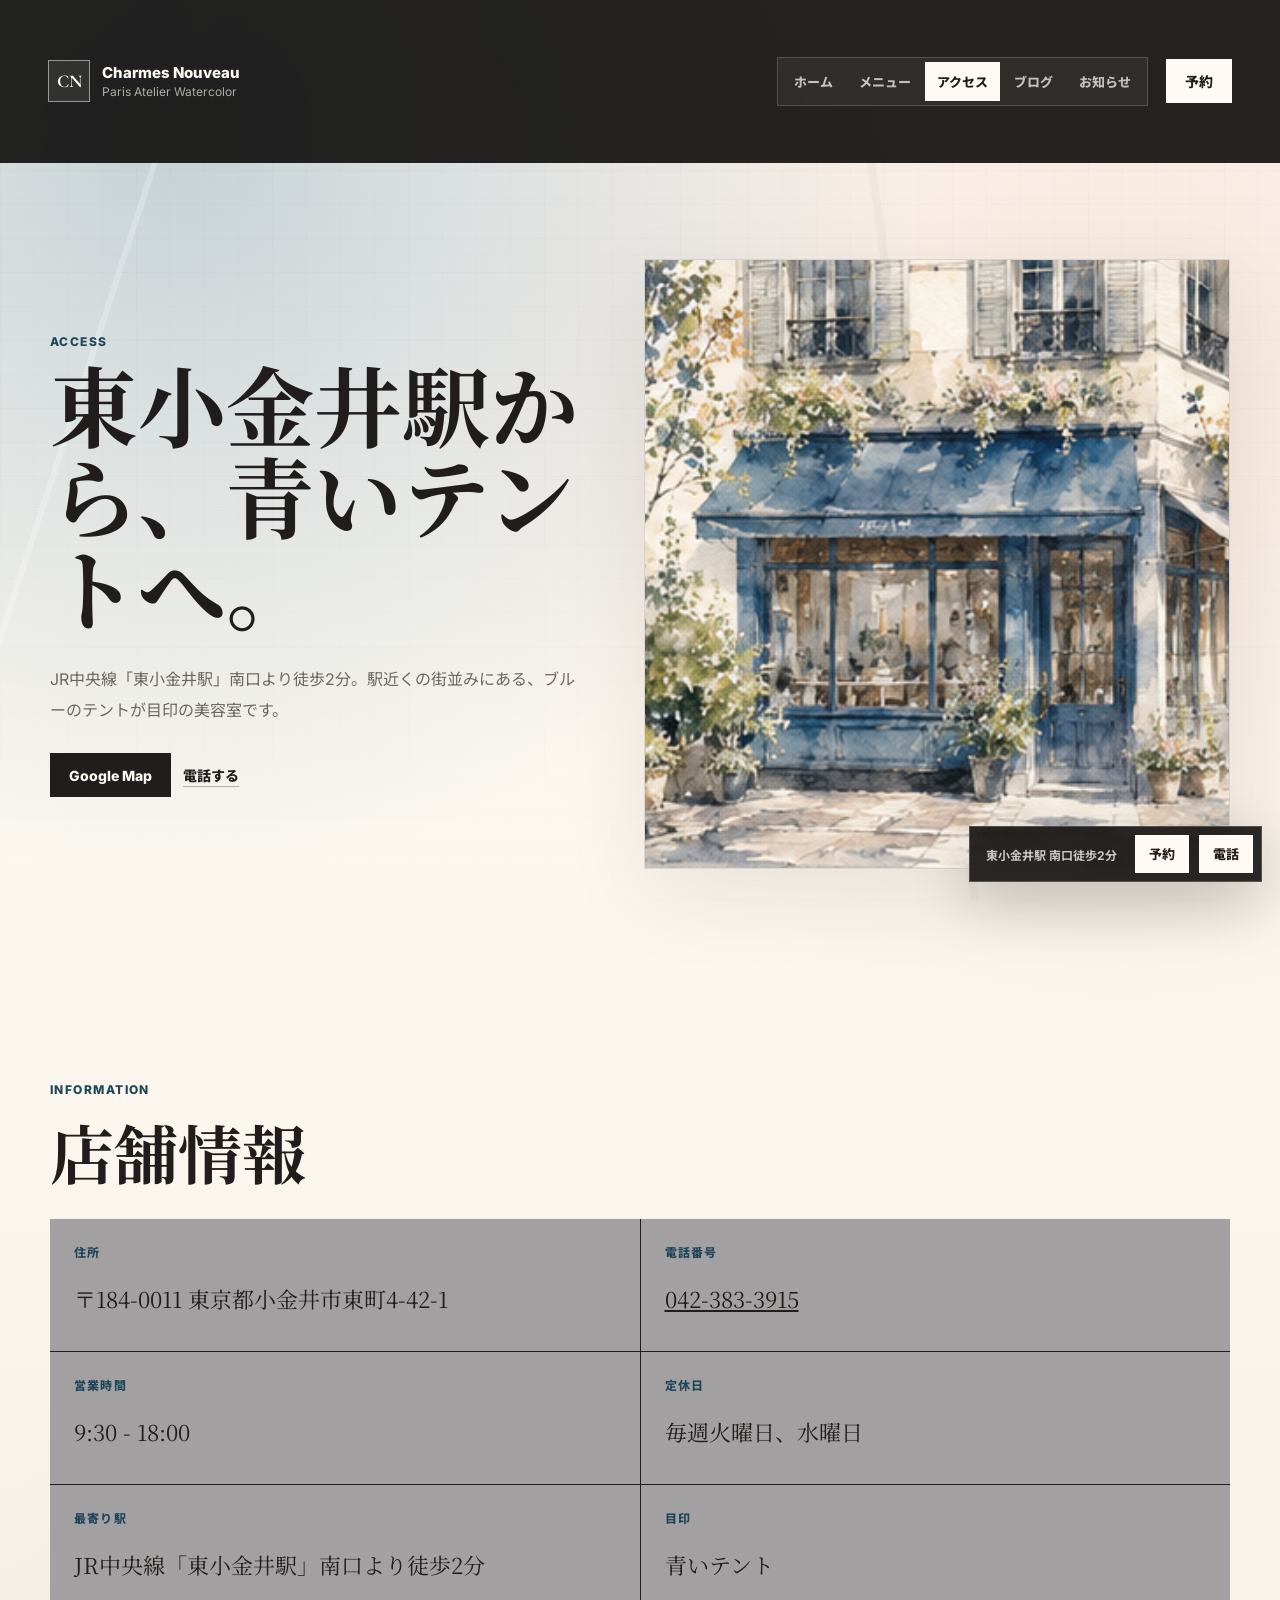
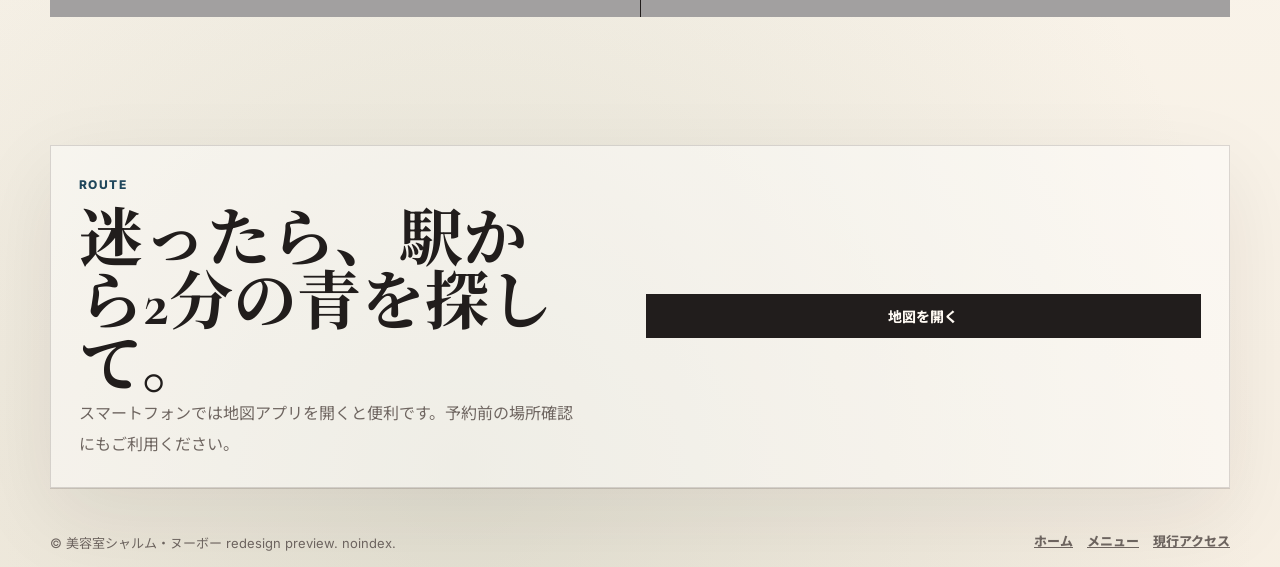
==== access/index.html @ 40ef2d8a "Expand Paris Atelier watercolor site" ====
<!doctype html>
<html lang="ja">
  <head>
    <meta charset="utf-8">
    <meta name="viewport" content="width=device-width, initial-scale=1">
    <meta name="robots" content="noindex, nofollow">
    <meta name="description" content="美容室シャルム・ヌーボーへのアクセス。JR中央線 東小金井駅南口より徒歩2分、青いテントが目印です。">
    <title>アクセス | 美容室シャルム・ヌーボー</title>
    <link rel="preconnect" href="https://fonts.googleapis.com">
    <link rel="preconnect" href="https://fonts.gstatic.com" crossorigin>
    <link href="https://fonts.googleapis.com/css2?family=Cormorant+Garamond:wght@500;600;700&amp;family=Inter:wght@400;600;700;800&amp;family=Noto+Sans+JP:wght@400;500;700&amp;family=Noto+Serif+JP:wght@500;700&amp;display=swap" rel="stylesheet">
    <link rel="stylesheet" href="../src/styles.css">
  </head>
  <body data-page="access">
    <a class="skip-link" href="#main">本文へ移動</a>
    <header class="site-header">
      <a class="brand-mark" href="../" aria-label="美容室シャルム・ヌーボー ホーム">
        <span class="brand-sigil">CN</span>
        <span class="brand-copy"><span class="brand-name">Charmes Nouveau</span><span class="brand-note">Paris Atelier Watercolor</span></span>
      </a>
      <nav class="site-nav" aria-label="主要ナビゲーション">
        <a href="../">ホーム</a>
        <a href="../menu/">メニュー</a>
        <a href="./" aria-current="page">アクセス</a>
        <a href="../blog/">ブログ</a>
        <a href="../news/">お知らせ</a>
      </nav>
      <a class="reserve-pill" href="https://beauty.hotpepper.jp/CSP/bt/reserve/?storeId=H000743704" target="_blank" rel="noopener noreferrer">予約</a>
    </header>

    <main id="main">
      <section class="page-hero access-hero">
        <div class="page-hero-copy reveal">
          <p class="eyebrow">Access</p>
          <h1>東小金井駅から、青いテントへ。</h1>
          <p>JR中央線「東小金井駅」南口より徒歩2分。駅近くの街並みにある、ブルーのテントが目印の美容室です。</p>
          <div class="hero-actions">
            <a class="primary-action" href="https://www.google.com/maps/search/?api=1&amp;query=%E6%9D%B1%E4%BA%AC%E9%83%BD%E5%B0%8F%E9%87%91%E4%BA%95%E5%B8%82%E6%9D%B1%E7%94%BA4-42-1" target="_blank" rel="noopener noreferrer">Google Map</a>
            <a class="text-action" href="tel:0423833915">電話する</a>
          </div>
        </div>
        <figure class="page-hero-media reveal delay-1">
          <img class="atlas-img crop-facade" src="../src/assets/generated/salon-facade.png" alt="青いテントを連想させる美容室の水彩写真風ビジュアル">
        </figure>
      </section>

      <section class="section access-section" aria-labelledby="access-title">
        <div class="section-heading reveal">
          <p class="eyebrow">Information</p>
          <h2 id="access-title">店舗情報</h2>
        </div>
        <dl class="access-list reveal">
          <div><dt>住所</dt><dd>〒184-0011 東京都小金井市東町4-42-1</dd></div>
          <div><dt>電話番号</dt><dd><a href="tel:0423833915">042-383-3915</a></dd></div>
          <div><dt>営業時間</dt><dd>9:30 - 18:00</dd></div>
          <div><dt>定休日</dt><dd>毎週火曜日、水曜日</dd></div>
          <div><dt>最寄り駅</dt><dd>JR中央線「東小金井駅」南口より徒歩2分</dd></div>
          <div><dt>目印</dt><dd>青いテント</dd></div>
        </dl>
      </section>

      <section class="section map-panel reveal" aria-label="地図リンク">
        <div>
          <p class="eyebrow">Route</p>
          <h2>迷ったら、駅から2分の青を探して。</h2>
          <p>スマートフォンでは地図アプリを開くと便利です。予約前の場所確認にもご利用ください。</p>
        </div>
        <a class="primary-action" href="https://www.google.com/maps/search/?api=1&amp;query=%E6%9D%B1%E4%BA%AC%E9%83%BD%E5%B0%8F%E9%87%91%E4%BA%95%E5%B8%82%E6%9D%B1%E7%94%BA4-42-1" target="_blank" rel="noopener noreferrer">地図を開く</a>
      </section>
    </main>

    <footer class="site-footer">
      <p>© 美容室シャルム・ヌーボー redesign preview. noindex.</p>
      <nav aria-label="フッターナビゲーション"><a href="../">ホーム</a><a href="../menu/">メニュー</a><a href="https://charmes-nouveau.chu.jp/access/" target="_blank" rel="noopener noreferrer">現行アクセス</a></nav>
    </footer>
    <div class="sticky-cta" aria-label="予約とアクセス"><span>東小金井駅 南口徒歩2分</span><a href="https://beauty.hotpepper.jp/CSP/bt/reserve/?storeId=H000743704" target="_blank" rel="noopener noreferrer">予約</a><a href="tel:0423833915">電話</a></div>
    <script src="../src/main.js"></script>
  </body>
</html>
---- src/styles.css ----
:root {
  color-scheme: light;
  --paper: #fbf7ef;
  --paper-2: #f2eadf;
  --paper-3: #fffdf8;
  --ink: #211d1c;
  --muted: #6f6661;
  --line: rgba(45, 35, 31, 0.16);
  --blue: #628aa4;
  --blue-deep: #1f465b;
  --blush: #d8a494;
  --sage: #8c9b83;
  --gold: #c89c61;
  --wash-a: rgba(98, 138, 164, 0.36);
  --wash-b: rgba(216, 164, 148, 0.22);
  --wash-c: rgba(140, 155, 131, 0.2);
  --scroll-progress: 0;
  --header-h: 78px;
  --max: 1180px;
  --radius: 8px;
}

* {
  box-sizing: border-box;
}

html {
  scroll-behavior: smooth;
}

body {
  min-width: 320px;
  margin: 0;
  overflow-x: hidden;
  background:
    radial-gradient(circle at calc(14% + var(--scroll-progress) * 20%) 6%, var(--wash-a), transparent 31%),
    radial-gradient(circle at 88% calc(16% + var(--scroll-progress) * 28%), var(--wash-b), transparent 33%),
    radial-gradient(circle at 36% 92%, var(--wash-c), transparent 36%),
    linear-gradient(180deg, #fffaf3 0%, var(--paper) 44%, #f6eee2 100%);
  color: var(--ink);
  font-family: Inter, "Noto Sans JP", system-ui, sans-serif;
  letter-spacing: 0;
}

body::before,
body::after {
  position: fixed;
  inset: 0;
  z-index: -2;
  content: "";
  pointer-events: none;
}

body::before {
  background:
    linear-gradient(108deg, transparent 0 13%, rgba(255, 255, 255, 0.58) 13% 13.4%, transparent 13.4%),
    linear-gradient(82deg, transparent 0 69%, rgba(31, 70, 91, 0.08) 69% 69.6%, transparent 69.6%),
    repeating-linear-gradient(0deg, rgba(86, 69, 56, 0.028) 0 1px, transparent 1px 28px);
  opacity: calc(0.42 + var(--scroll-progress) * 0.22);
}

body::after {
  z-index: -3;
  background-image:
    linear-gradient(rgba(72, 54, 43, 0.035) 1px, transparent 1px),
    linear-gradient(90deg, rgba(72, 54, 43, 0.026) 1px, transparent 1px);
  background-size: 34px 34px;
  mask-image: linear-gradient(180deg, rgba(0, 0, 0, 0.72), rgba(0, 0, 0, 0.12));
}

a {
  color: inherit;
}

img {
  display: block;
  max-width: 100%;
}

button,
a {
  -webkit-tap-highlight-color: transparent;
}

:focus-visible {
  outline: 3px solid var(--blue);
  outline-offset: 4px;
}

.skip-link {
  position: fixed;
  top: 12px;
  left: 12px;
  z-index: 100;
  transform: translateY(-160%);
  padding: 10px 14px;
  border: 1px solid var(--ink);
  background: #fff;
  color: var(--ink);
  font-weight: 800;
  text-decoration: none;
}

.skip-link:focus {
  transform: translateY(0);
}

.site-header {
  position: sticky;
  top: 0;
  z-index: 40;
  display: grid;
  grid-template-columns: minmax(182px, 1fr) auto auto;
  align-items: center;
  gap: 18px;
  min-height: var(--header-h);
  padding: 10px clamp(16px, 4vw, 48px);
  border-bottom: 1px solid var(--line);
  background: rgba(14, 13, 12, 0.9);
  color: #fffaf3;
  backdrop-filter: blur(18px);
}

.brand-mark {
  display: inline-flex;
  align-items: center;
  min-width: 0;
  gap: 12px;
  text-decoration: none;
}

.brand-sigil {
  display: grid;
  flex: 0 0 42px;
  width: 42px;
  height: 42px;
  place-items: center;
  border: 1px solid rgba(255, 250, 243, 0.5);
  background: rgba(255, 255, 255, 0.08);
  font-family: "Cormorant Garamond", serif;
  font-size: 18px;
  font-weight: 700;
}

.brand-copy {
  display: grid;
  min-width: 0;
  gap: 2px;
}

.brand-name,
.brand-note {
  overflow: hidden;
  text-overflow: ellipsis;
  white-space: nowrap;
}

.brand-name {
  font-size: 15px;
  font-weight: 800;
}

.brand-note {
  color: rgba(255, 250, 243, 0.64);
  font-size: 12px;
}

.site-nav {
  display: inline-flex;
  align-items: center;
  gap: 2px;
  padding: 4px;
  border: 1px solid rgba(255, 250, 243, 0.18);
  background: rgba(255, 255, 255, 0.05);
}

.site-nav a {
  min-height: 38px;
  padding: 10px 12px;
  color: rgba(255, 250, 243, 0.72);
  font-size: 13px;
  font-weight: 800;
  text-decoration: none;
}

.site-nav a[aria-current="page"] {
  background: #fffaf3;
  color: var(--ink);
}

.reserve-pill,
.primary-action,
.text-action {
  display: inline-flex;
  align-items: center;
  justify-content: center;
  min-height: 44px;
  text-decoration: none;
}

.reserve-pill,
.primary-action {
  padding: 0 18px;
  border: 1px solid var(--ink);
  background: var(--ink);
  color: #fffaf3;
  font-size: 14px;
  font-weight: 800;
}

.site-header .reserve-pill {
  border-color: #fffaf3;
  background: #fffaf3;
  color: var(--ink);
}

.text-action {
  color: var(--ink);
  font-size: 14px;
  font-weight: 800;
  text-decoration: underline;
  text-decoration-color: rgba(39, 33, 31, 0.32);
  text-underline-offset: 5px;
}

.hero,
.page-hero,
.section,
.louvre-strip,
.site-footer {
  width: min(var(--max), calc(100% - 32px));
  margin-right: auto;
  margin-left: auto;
}

.hero {
  display: grid;
  grid-template-columns: minmax(0, 0.92fr) minmax(360px, 1.08fr);
  gap: clamp(26px, 5vw, 78px);
  align-items: center;
  min-height: calc(100svh - var(--header-h));
  padding: clamp(48px, 8vw, 108px) 0 82px;
}

.hero-copy,
.page-hero-copy,
.section-copy {
  position: relative;
  z-index: 1;
}

.eyebrow,
.section-kicker {
  margin: 0 0 14px;
  color: var(--blue-deep);
  font-size: 12px;
  font-weight: 800;
  letter-spacing: 0.12em;
  text-transform: uppercase;
}

h1,
h2,
h3,
p {
  overflow-wrap: anywhere;
}

h1,
h2 {
  margin: 0;
  font-family: "Cormorant Garamond", "Noto Serif JP", serif;
  font-weight: 700;
  line-height: 0.98;
}

h1 {
  max-width: 900px;
  font-size: clamp(48px, 7.2vw, 92px);
  line-height: 1.04;
}

h2 {
  font-size: clamp(34px, 5vw, 72px);
}

h3 {
  margin: 0;
  font-family: "Noto Serif JP", serif;
  font-size: 20px;
  line-height: 1.45;
}

p {
  margin: 0;
  color: var(--muted);
  font-size: 16px;
  line-height: 1.9;
}

.hero-copy > p:not(.eyebrow),
.page-hero-copy > p:not(.eyebrow),
.section-copy p {
  max-width: 650px;
  margin-top: 22px;
}

.hero-actions {
  display: flex;
  flex-wrap: wrap;
  gap: 12px;
  margin-top: 28px;
}

.hero-media,
.page-hero-media,
.image-card,
.exhibit-card,
.news-card,
.archive-card,
.timeline-card,
.strip-card,
.note-panel,
.map-panel {
  border: 1px solid var(--line);
  background: rgba(255, 255, 255, 0.46);
  box-shadow: 0 28px 80px rgba(40, 31, 25, 0.08);
}

.hero-media,
.page-hero-media,
.image-card {
  position: relative;
  overflow: hidden;
}

.hero-media {
  min-height: min(70svh, 690px);
  margin: 0;
  aspect-ratio: 5 / 6;
}

.hero-media figcaption {
  position: absolute;
  right: 16px;
  bottom: 14px;
  left: 16px;
  padding: 10px 12px;
  background: rgba(20, 18, 17, 0.7);
  color: rgba(255, 250, 243, 0.78);
  font-size: 12px;
  line-height: 1.5;
}

.atlas-img {
  width: 100%;
  height: 100%;
  object-fit: cover;
  transform: scale(1.01);
}

.hero-media > .atlas-img,
.page-hero-media > .atlas-img,
.image-card > .atlas-img {
  position: absolute;
  inset: 0;
}

.crop-consultation,
.crop-cut,
.crop-portrait,
.crop-conversation,
.crop-interior,
.crop-facade,
.crop-tools {
  object-position: center;
}

.louvre-strip {
  position: relative;
  z-index: 3;
  display: grid;
  grid-template-columns: repeat(3, minmax(0, 1fr));
  gap: 1px;
  margin-top: -42px;
  background: var(--ink);
}

.strip-card {
  min-height: 116px;
  padding: 22px;
  color: var(--ink);
  text-decoration: none;
}

.strip-card span,
.news-card span,
.archive-card span,
.timeline-card span,
.exhibit-card p {
  display: block;
  margin-bottom: 10px;
  color: var(--blue-deep);
  font-size: 12px;
  font-weight: 800;
  letter-spacing: 0.08em;
  text-transform: uppercase;
}

.strip-card b {
  font-family: "Noto Serif JP", serif;
  font-size: 20px;
  line-height: 1.45;
}

.section {
  padding: clamp(68px, 10vw, 132px) 0;
}

.two-column,
.page-hero,
.map-panel {
  display: grid;
  grid-template-columns: minmax(0, 0.95fr) minmax(320px, 1.05fr);
  gap: clamp(28px, 5vw, 74px);
  align-items: center;
}

.gallery-pair {
  display: grid;
  grid-template-columns: 1fr 0.72fr;
  gap: 16px;
  align-items: end;
}

.image-card {
  margin: 0;
}

.image-card.tall {
  aspect-ratio: 3 / 4;
}

.image-card.small {
  aspect-ratio: 4 / 5;
  transform: translateY(34px);
}

.section-heading {
  display: grid;
  gap: 12px;
  max-width: 860px;
  margin-bottom: 28px;
}

.exhibit-grid {
  display: grid;
  grid-template-columns: repeat(3, minmax(0, 1fr));
  gap: 18px;
}

.exhibit-grid.compact {
  grid-template-columns: repeat(2, minmax(0, 1fr));
}

.exhibit-card {
  overflow: hidden;
}

.exhibit-card img {
  width: 100%;
  height: auto;
  aspect-ratio: 4 / 5;
  object-fit: cover;
}

.exhibit-card div {
  padding: 18px;
}

.split-band {
  padding-top: 80px;
  border-top: 1px solid var(--line);
}

.cards-rail,
.archive-grid {
  display: grid;
  grid-template-columns: repeat(3, minmax(0, 1fr));
  gap: 16px;
}

.news-card,
.archive-card,
.timeline-card {
  display: grid;
  min-height: 230px;
  align-content: start;
  gap: 12px;
  padding: 24px;
  color: var(--ink);
  text-decoration: none;
}

.news-card:hover,
.archive-card:hover,
.timeline-card:hover,
.strip-card:hover {
  background: rgba(255, 255, 255, 0.76);
}

.page-hero {
  min-height: 68svh;
  padding: clamp(50px, 8vw, 96px) 0 clamp(44px, 8vw, 82px);
}

.page-hero h1 {
  font-size: clamp(46px, 7vw, 88px);
}

.page-hero-media {
  min-height: clamp(340px, 50vw, 610px);
  margin: 0;
}

.menu-table {
  display: grid;
  grid-template-columns: repeat(2, minmax(0, 1fr));
  border-top: 1px solid var(--ink);
}

.menu-table div {
  display: flex;
  justify-content: space-between;
  gap: 20px;
  padding: 20px 0;
  border-bottom: 1px solid var(--line);
}

.menu-table div:nth-child(odd) {
  padding-right: 26px;
}

.menu-table div:nth-child(even) {
  padding-left: 26px;
}

.menu-table span {
  color: var(--muted);
  line-height: 1.7;
}

.menu-table b {
  flex: 0 0 auto;
  font-family: "Cormorant Garamond", "Noto Serif JP", serif;
  font-size: 24px;
}

.note-panel {
  display: grid;
  gap: 8px;
  margin-top: 28px;
  padding: 22px;
}

.access-list {
  display: grid;
  grid-template-columns: repeat(2, minmax(0, 1fr));
  gap: 1px;
  margin: 0;
  background: var(--ink);
}

.access-list div {
  display: grid;
  gap: 10px;
  min-height: 132px;
  padding: 24px;
  background: rgba(255, 255, 255, 0.58);
}

.access-list dt {
  color: var(--blue-deep);
  font-size: 12px;
  font-weight: 800;
  letter-spacing: 0.1em;
  text-transform: uppercase;
}

.access-list dd {
  margin: 0;
  font-family: "Noto Serif JP", serif;
  font-size: 22px;
  line-height: 1.5;
}

.map-panel {
  padding: 28px;
}

.archive-grid {
  grid-template-columns: repeat(2, minmax(0, 1fr));
}

.timeline-list {
  display: grid;
  gap: 12px;
}

.timeline-card {
  min-height: 0;
  grid-template-columns: 160px minmax(0, 0.7fr) minmax(0, 1fr);
  align-items: start;
}

.timeline-card span {
  margin: 4px 0 0;
}

.site-footer {
  display: flex;
  justify-content: space-between;
  gap: 18px;
  padding: 42px 0 96px;
  border-top: 1px solid var(--line);
}

.site-footer p {
  font-size: 13px;
}

.site-footer nav {
  display: flex;
  flex-wrap: wrap;
  gap: 14px;
}

.site-footer a {
  color: var(--muted);
  font-size: 13px;
  font-weight: 800;
}

.sticky-cta {
  position: fixed;
  right: 18px;
  bottom: 18px;
  z-index: 50;
  display: flex;
  align-items: center;
  gap: 10px;
  max-width: calc(100% - 36px);
  padding: 8px;
  border: 1px solid rgba(255, 250, 243, 0.2);
  background: rgba(14, 13, 12, 0.88);
  color: #fffaf3;
  box-shadow: 0 18px 60px rgba(20, 16, 14, 0.22);
  backdrop-filter: blur(16px);
}

.sticky-cta span {
  padding: 0 8px;
  color: rgba(255, 250, 243, 0.76);
  font-size: 12px;
  font-weight: 700;
}

.sticky-cta a {
  min-height: 38px;
  padding: 9px 14px;
  background: #fffaf3;
  color: var(--ink);
  font-size: 13px;
  font-weight: 800;
  text-decoration: none;
}

.reveal {
  opacity: 1;
  transform: none;
}

body.js-enabled .reveal {
  opacity: 0;
  transform: translateY(22px);
  transition:
    opacity 720ms ease,
    transform 720ms ease;
}

body.js-enabled .reveal.is-visible {
  opacity: 1;
  transform: translateY(0);
}

.delay-1 { transition-delay: 90ms; }
.delay-2 { transition-delay: 170ms; }

@media (max-width: 980px) {
  .site-header {
    grid-template-columns: 1fr auto;
  }

  .site-nav {
    grid-column: 1 / -1;
    justify-self: stretch;
    overflow-x: auto;
  }

  .site-nav a {
    flex: 1 0 auto;
    text-align: center;
  }

  .hero,
  .page-hero,
  .two-column,
  .map-panel {
    grid-template-columns: 1fr;
  }

  .hero {
    min-height: auto;
  }

  .hero-media,
  .page-hero-media {
    min-height: 430px;
  }

  .louvre-strip,
  .cards-rail,
  .exhibit-grid,
  .archive-grid,
  .access-list {
    grid-template-columns: 1fr;
  }

  .timeline-card {
    grid-template-columns: 1fr;
  }

  .menu-table {
    grid-template-columns: 1fr;
  }

  .menu-table div:nth-child(odd),
  .menu-table div:nth-child(even) {
    padding-right: 0;
    padding-left: 0;
  }
}

@media (max-width: 620px) {
  :root {
    --header-h: 126px;
  }

  .site-header {
    gap: 10px;
    padding: 10px 12px;
  }

  .brand-sigil {
    width: 36px;
    height: 36px;
    flex-basis: 36px;
  }

  .brand-name {
    font-size: 13px;
  }

  .brand-note,
  .sticky-cta span {
    display: none;
  }

  .reserve-pill {
    padding: 0 14px;
  }

  .site-nav {
    gap: 1px;
    padding: 3px;
  }

  .site-nav a {
    min-height: 34px;
    padding: 8px 10px;
    font-size: 12px;
  }

  .hero,
  .page-hero,
  .section,
  .louvre-strip,
  .site-footer {
    width: min(100% - 24px, var(--max));
  }

  .hero {
    padding-top: 40px;
  }

  h1 {
    font-size: clamp(42px, 15vw, 72px);
  }

  h2,
  .page-hero h1 {
    font-size: clamp(34px, 12vw, 58px);
  }

  p {
    font-size: 15px;
    line-height: 1.8;
  }

  .hero-media,
  .page-hero-media {
    min-height: 340px;
  }

  .gallery-pair {
    grid-template-columns: 1fr;
  }

  .image-card.small {
    transform: none;
  }

  .menu-table div {
    align-items: flex-start;
    gap: 14px;
  }

  .menu-table b {
    font-size: 20px;
  }

  .access-list dd {
    font-size: 18px;
  }

  .site-footer {
    display: grid;
    padding-bottom: 90px;
  }

  .sticky-cta {
    right: 12px;
    bottom: 12px;
  }
}

@media (prefers-reduced-motion: reduce) {
  html {
    scroll-behavior: auto;
  }

  body.js-enabled .reveal {
    opacity: 1;
    transform: none;
    transition: none;
  }
}
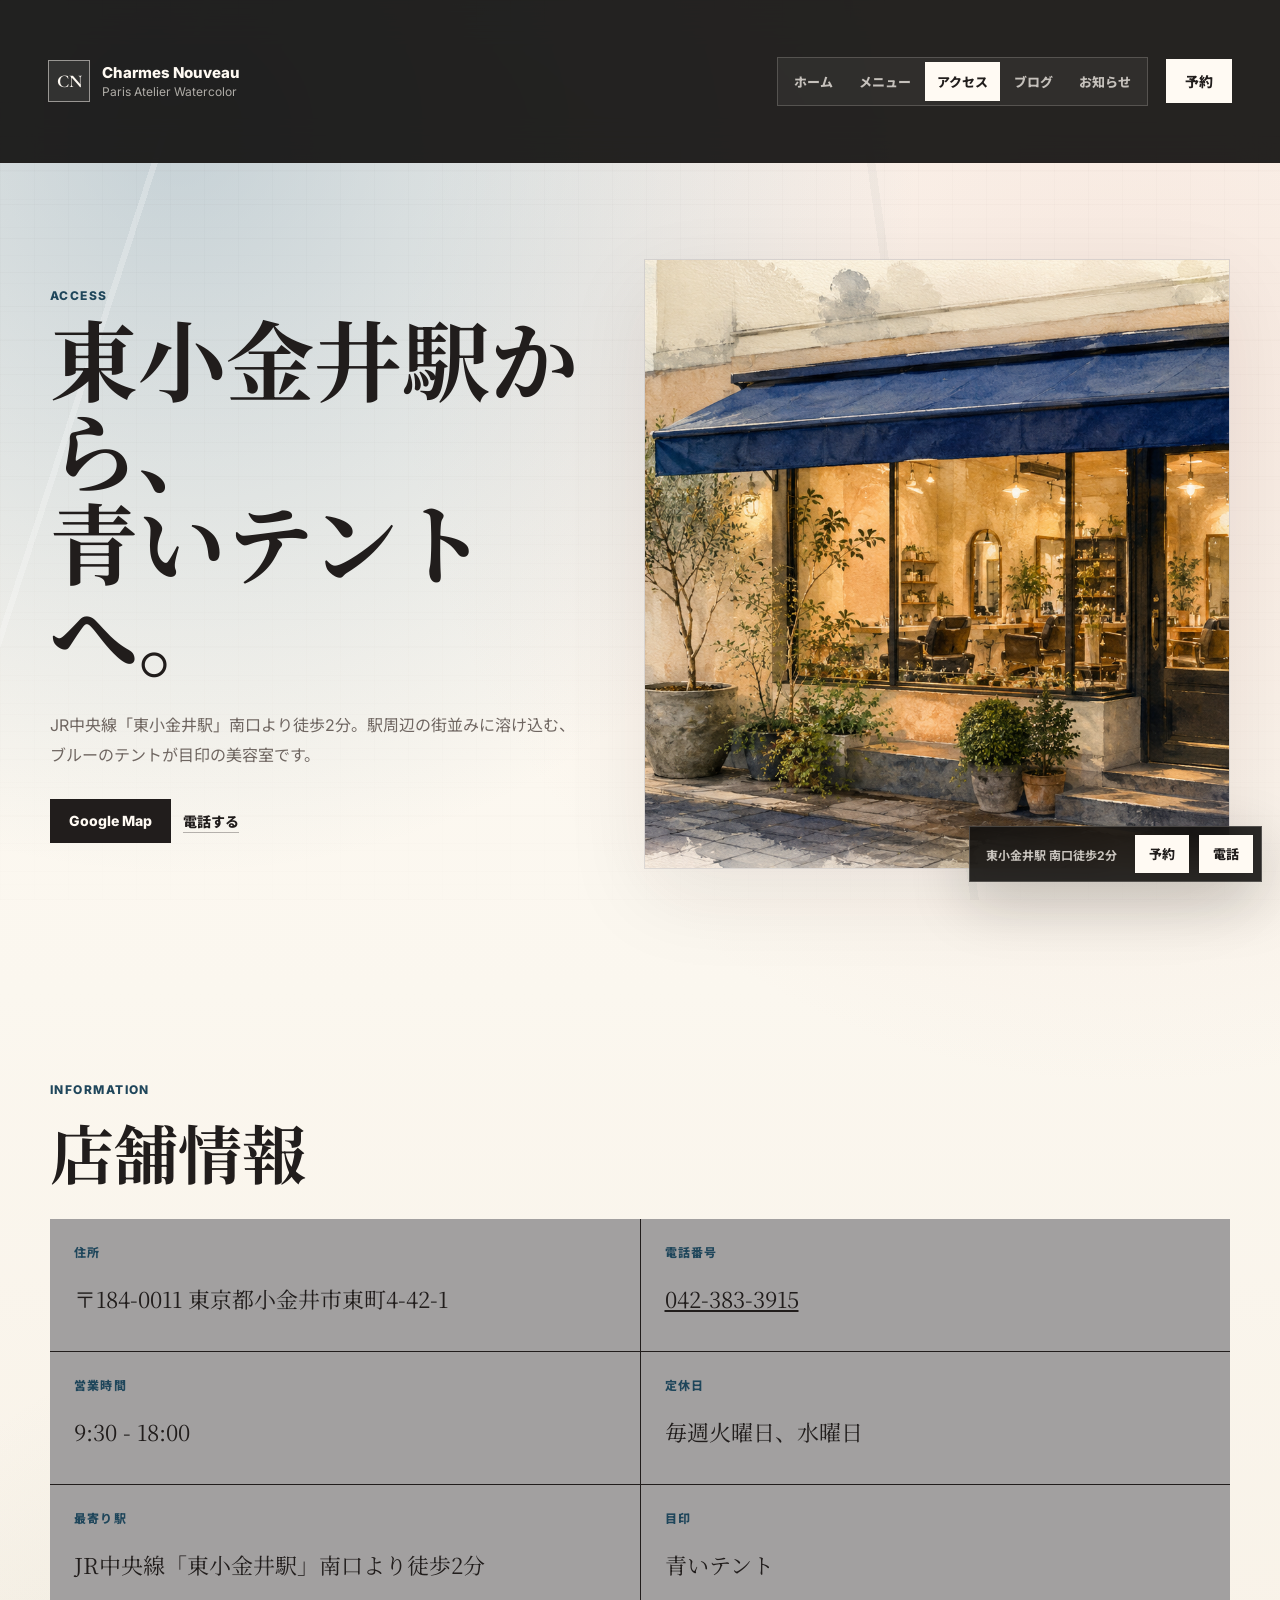
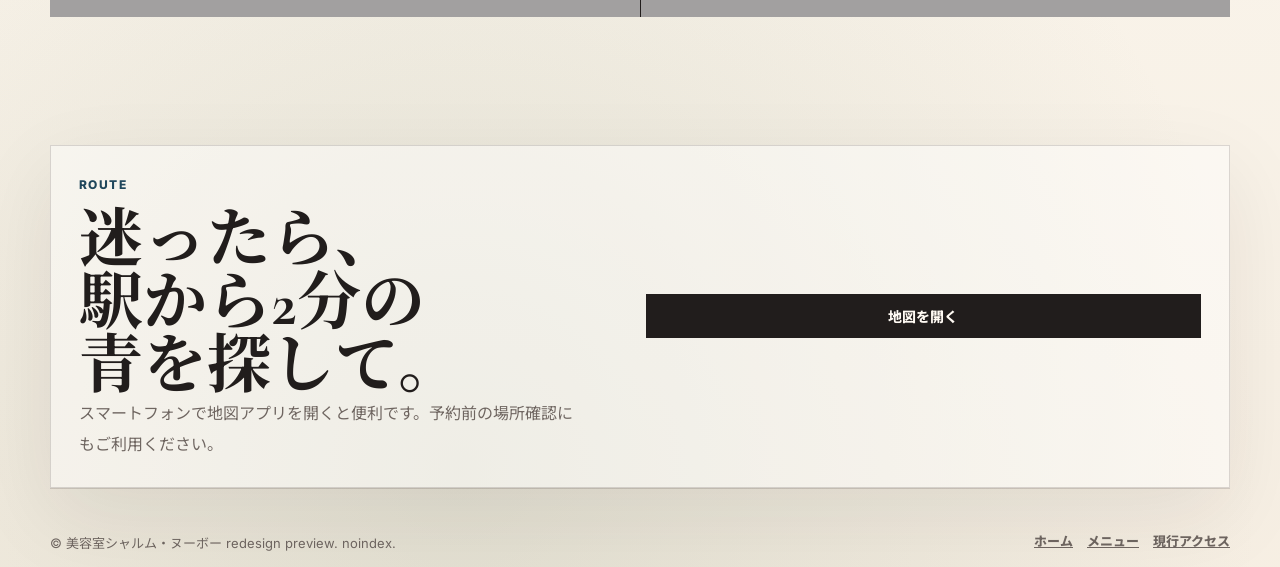
==== commit b7b1fcb0: "Regenerate salon imagery and refine responsive copy" ====
--- a/access/index.html
+++ b/access/index.html
@@ -32,15 +32,15 @@
       <section class="page-hero access-hero">
         <div class="page-hero-copy reveal">
           <p class="eyebrow">Access</p>
-          <h1>東小金井駅から、青いテントへ。</h1>
-          <p>JR中央線「東小金井駅」南口より徒歩2分。駅近くの街並みにある、ブルーのテントが目印の美容室です。</p>
+          <h1><span class="title-line">東小金井駅から、</span><span class="title-line">青いテントへ。</span></h1>
+          <p>JR中央線「東小金井駅」南口より徒歩2分。駅周辺の街並みに溶け込む、ブルーのテントが目印の美容室です。</p>
           <div class="hero-actions">
             <a class="primary-action" href="https://www.google.com/maps/search/?api=1&amp;query=%E6%9D%B1%E4%BA%AC%E9%83%BD%E5%B0%8F%E9%87%91%E4%BA%95%E5%B8%82%E6%9D%B1%E7%94%BA4-42-1" target="_blank" rel="noopener noreferrer">Google Map</a>
             <a class="text-action" href="tel:0423833915">電話する</a>
           </div>
         </div>
         <figure class="page-hero-media reveal delay-1">
-          <img class="atlas-img crop-facade" src="../src/assets/generated/salon-facade.png" alt="青いテントを連想させる美容室の水彩写真風ビジュアル">
+          <img class="salon-img crop-facade" src="../src/assets/generated/salon-facade.png" alt="青いテントを連想させる美容室の水彩写真風ビジュアル">
         </figure>
       </section>
 
@@ -63,7 +63,7 @@
         <div>
           <p class="eyebrow">Route</p>
           <h2>迷ったら、駅から2分の青を探して。</h2>
-          <p>スマートフォンでは地図アプリを開くと便利です。予約前の場所確認にもご利用ください。</p>
+          <p>スマートフォンで地図アプリを開くと便利です。予約前の場所確認にもご利用ください。</p>
         </div>
         <a class="primary-action" href="https://www.google.com/maps/search/?api=1&amp;query=%E6%9D%B1%E4%BA%AC%E9%83%BD%E5%B0%8F%E9%87%91%E4%BA%95%E5%B8%82%E6%9D%B1%E7%94%BA4-42-1" target="_blank" rel="noopener noreferrer">地図を開く</a>
       </section>
--- a/src/styles.css
+++ b/src/styles.css
@@ -261,9 +261,15 @@
 
 h1,
 h2,
-h3,
+h3 {
+  line-break: strict;
+  overflow-wrap: normal;
+  text-wrap: balance;
+  word-break: auto-phrase;
+}
+
 p {
-  overflow-wrap: anywhere;
+  overflow-wrap: break-word;
 }
 
 h1,
@@ -278,6 +284,10 @@
   max-width: 900px;
   font-size: clamp(48px, 7.2vw, 92px);
   line-height: 1.04;
+}
+
+.title-line {
+  display: block;
 }
 
 h2 {
@@ -352,16 +362,16 @@
   line-height: 1.5;
 }
 
-.atlas-img {
+.salon-img {
   width: 100%;
   height: 100%;
   object-fit: cover;
   transform: scale(1.01);
 }
 
-.hero-media > .atlas-img,
-.page-hero-media > .atlas-img,
-.image-card > .atlas-img {
+.hero-media > .salon-img,
+.page-hero-media > .salon-img,
+.image-card > .salon-img {
   position: absolute;
   inset: 0;
 }
@@ -494,12 +504,23 @@
 .archive-card,
 .timeline-card {
   display: grid;
+  min-width: 0;
   min-height: 230px;
   align-content: start;
   gap: 12px;
   padding: 24px;
   color: var(--ink);
   text-decoration: none;
+}
+
+.news-card h2,
+.archive-card h2,
+.timeline-card h2 {
+  font-size: clamp(24px, 3vw, 34px);
+  line-height: 1.18;
+  overflow-wrap: break-word;
+  text-wrap: pretty;
+  word-break: normal;
 }
 
 .news-card:hover,
